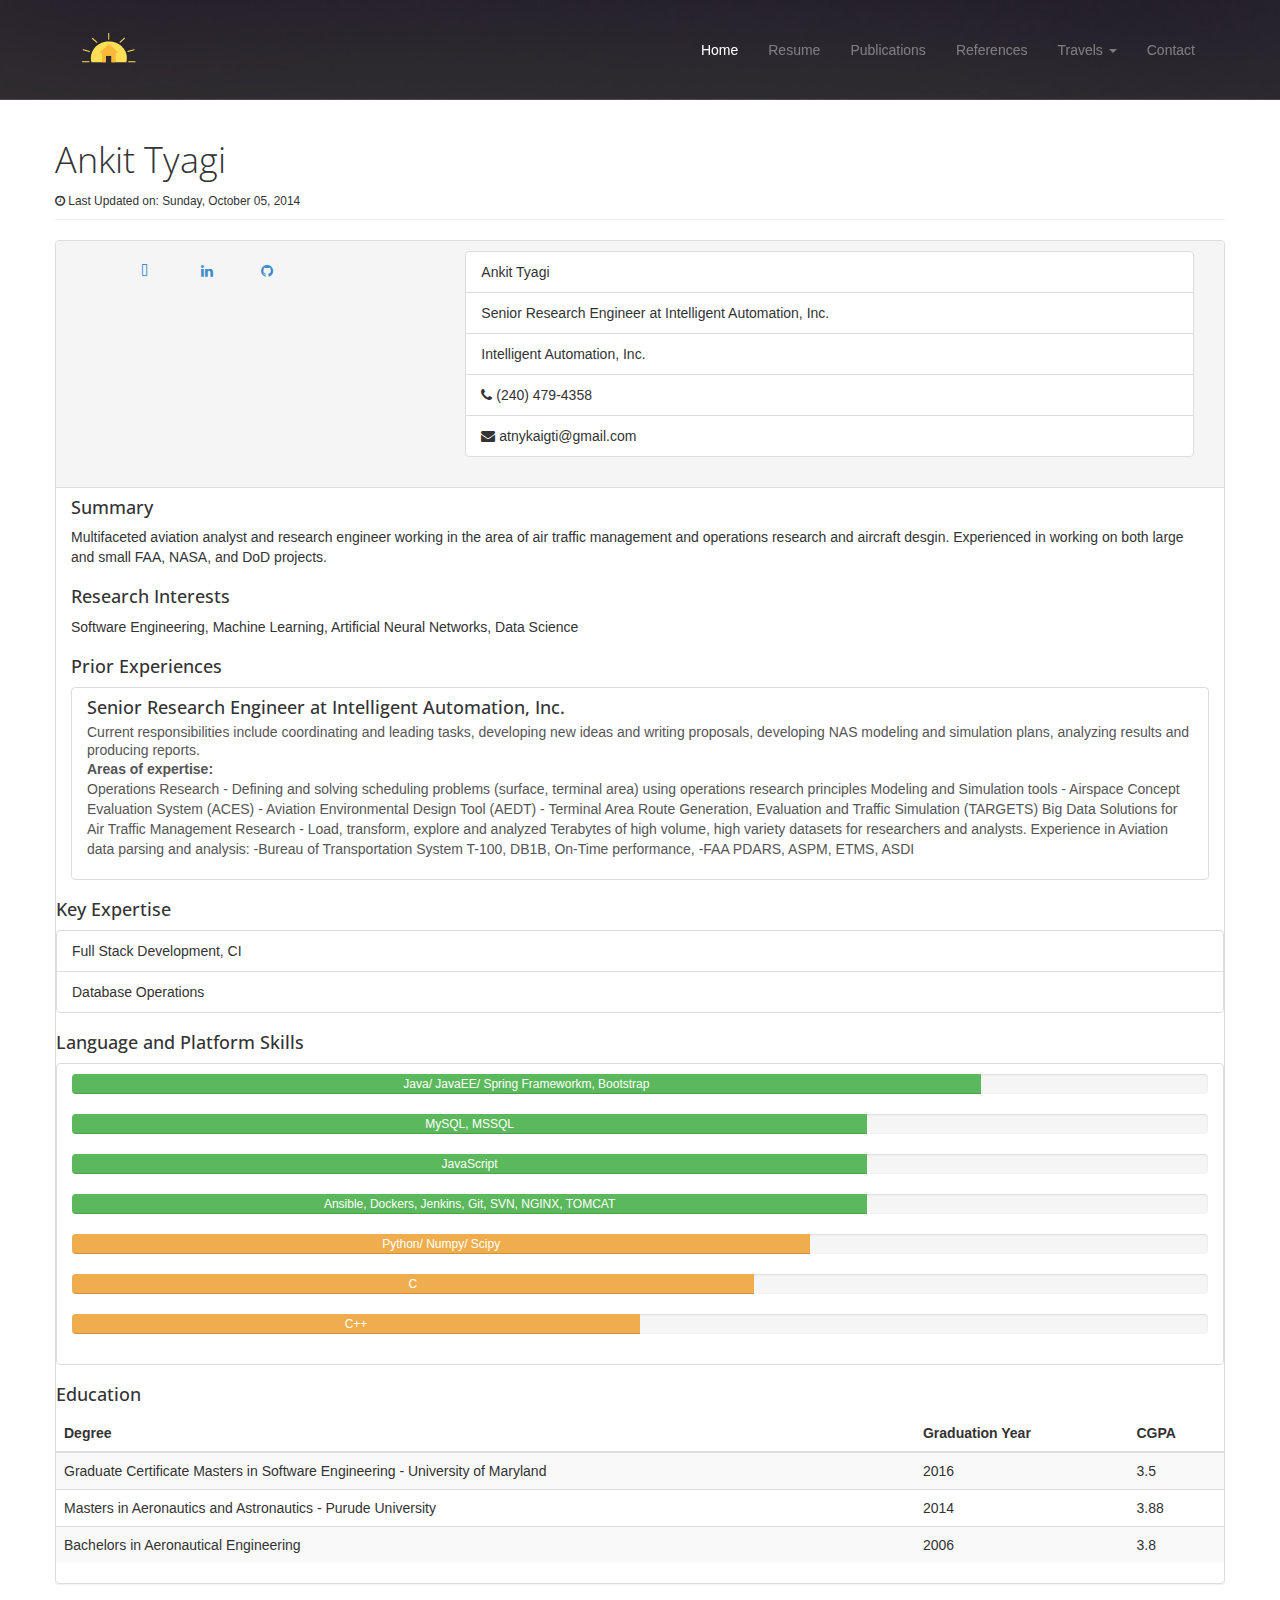
==== resume.html @ 5b9b002d "minor" ====
<!DOCTYPE html>
<html lang="en">
<head>
	<meta charset="utf-8">
	<meta name="viewport"    content="width=device-width, initial-scale=1.0">
	<meta name="description" content="">
	<meta name="author"      content="Sergey Pozhilov (GetTemplate.com)">

	<title>Resume</title>

	<link rel="shortcut icon" href="assets/images/gt_favicon.png">

	<link rel="stylesheet" media="screen" href="http://fonts.googleapis.com/css?family=Open+Sans:300,400,700">
	<link rel="stylesheet" href="assets/css/bootstrap.min.css">
	<link rel="stylesheet" href="assets/css/font-awesome.min.css">

	<!-- Custom styles for our template -->
	<link rel="stylesheet" href="assets/css/bootstrap-theme.css" media="screen" >
	<link rel="stylesheet" href="assets/css/main.css">

	<!-- HTML5 shim and Respond.js IE8 support of HTML5 elements and media queries -->
	<!--[if lt IE 9]>
	<script src="assets/js/html5shiv.js"></script>
	<script src="assets/js/respond.min.js"></script>
	<![endif]-->
</head>

<body class="home">
	<!-- Fixed navbar -->
	<div class="navbar navbar-inverse navbar-fixed-top headroom" >
		<div class="container">
			<div class="navbar-header">
				<!-- Button for smallest screens -->
				<button type="button" class="navbar-toggle" data-toggle="collapse" data-target=".navbar-collapse">
					<span class="icon-bar"></span>
					<span class="icon-bar"></span>
					<span class="icon-bar"></span>
				</button>
				<a class="navbar-brand" href="index.html">
					<img src="assets/images/logo.png" alt="Progressus HTML5 template"></a>
			</div>
			<div class="navbar-collapse collapse">
				<ul class="nav navbar-nav pull-right">
					<li class="active">
						<a href="index.html">Home</a>
					</li>
					<li>
						<a href="resume.html">Resume</a>
					</li>
					<li>
						<a href="about.html">Publications</a>
					</li>
					<li>
						<a href="about.html">References</a>
					</li>
					<li class="dropdown">
						<a href="#" class="dropdown-toggle" data-toggle="dropdown">
							Travels <b class="caret"></b>
						</a>
						<ul class="dropdown-menu">
							<li>
								<a href="sidebar-left.html">Left Sidebar</a>
							</li>
							<li class="active">
								<a href="sidebar-right.html">Right Sidebar</a>
							</li>
						</ul>
					</li>
					<li>
						<a href="contact.html">Contact</a>
					</li>
				</ul>
			</div>
			<!--/.nav-collapse -->
		</div>
	</div>
	<!-- /.navbar -->
	<header id="head" class="secondary"></header>

	<div class="container">
		<div class="row">
			<div class="resume">
				<header class="page-header">
					<h1 class="page-title">Ankit Tyagi</h1>
					<small> <i class="fa fa-clock-o"></i>
						Last Updated on:
						<time>Sunday, October 05, 2014</time>
					</small>
				</header>
				<div class="row">
					<div class="col-xs-12 col-sm-12 col-md-12 col-lg-12">
						<div class="panel panel-default">
							<div class="panel-heading resume-heading">
								<div class="row">
									<div class="col-lg-12">
										<div class="col-xs-12 col-sm-4">
											<figure>
												<img class="img-circle img-responsive" alt="" src="http://placehold.it/250x250">
											</figure>

											<div class="row">
												<div class="col-xs-12 social-btns">
														
													<div class="col-xs-3 col-md-1 col-lg-1 social-btn-holder">
														<a href="https://plus.google.com/109625961496363867534/posts" class="btn btn-social btn-block btn-google"> <i class="fa fa-google"></i>
														</a>
													</div>
													<div class="col-xs-3 col-md-1 col-lg-1 social-btn-holder">
														
													</div>

													
													<div class="col-xs-3 col-md-1 col-lg-1 social-btn-holder">
														<a href="https://www.linkedin.com/pub/ankit-tyagi/8/27b/84a" class="btn btn-social btn-block btn-linkedin">
															<i class="fa fa-linkedin"></i>
														</a>
													</div>

													<div class="col-xs-3 col-md-1 col-lg-1 social-btn-holder">
														
													</div>
							
													<div class="col-xs-3 col-md-1 col-lg-1 social-btn-holder">
														<a href="#" class="btn btn-social btn-block btn-github">
															<i class="fa fa-github"></i>
														</a>
													</div>													
												</div>
											</div>

										</div>

										<div class="col-xs-12 col-sm-8">
											<ul class="list-group">
												<li class="list-group-item">Ankit Tyagi</li>
												<li class="list-group-item">Senior Research Engineer at Intelligent Automation, Inc.</li>
												<li class="list-group-item">Intelligent Automation, Inc.</li>
												<li class="list-group-item">
													<i class="fa fa-phone"></i>
													(240) 479-4358
												</li>
												<li class="list-group-item">
													<i class="fa fa-envelope"></i>
													atnykaigti@gmail.com
												</li>
											</ul>
										</div>
									</div>
								</div>
							</div>
							<div class="col-lg-12">
								<h4>Summary</h4>
								<p>
									Multifaceted aviation analyst and research engineer working in the area of air traffic management and operations research and aircraft desgin. Experienced in working on both large and small FAA, NASA, and DoD projects.
								</p>								
							</div>
							<div class="col-lg-12">
								<h4>Research Interests</h4>
								<p>
									Software Engineering, Machine Learning, Artificial Neural Networks, Data Science
								</p>
							</div>

							<div class="col-lg-12">
								<h4>Prior Experiences</h4>
								<ul class="list-group">
									<a class="list-group-item inactive-link" href="#">
										<h4 class="list-group-item-heading">Senior Research Engineer at Intelligent Automation, Inc.</h4>
										<p class="list-group-item-text">
											Current responsibilities include coordinating and leading tasks, developing new ideas and writing proposals, developing NAS modeling and simulation plans, analyzing results and producing reports.

										</p>
										<p class="list-group-item-text">							
											<ul class="list-unstyled">
												<li><strong>Areas of expertise:</strong></li>

											Operations Research
											 - Defining and solving scheduling problems (surface, terminal area) using operations research principles

											Modeling and Simulation tools
											 - Airspace Concept Evaluation System (ACES) 
											 - Aviation Environmental Design Tool (AEDT)
											 - Terminal Area Route Generation, Evaluation and Traffic Simulation (TARGETS) 

											Big Data Solutions for Air Traffic Management Research
											 - Load, transform, explore and analyzed Terabytes of high volume, high variety datasets for researchers and analysts.

											Experience in Aviation data parsing and analysis:
											 -Bureau of Transportation System T-100, DB1B, On-Time performance, 
											 -FAA PDARS, ASPM, ETMS, ASDI

											</ul>
										</p>
									</a>
								</ul>
							</div>
							<div class="bs-callout bs-callout-danger">
								<h4>Key Expertise</h4>
								<ul class="list-group">
									<li class="list-group-item">Full Stack Development, CI</li>
									<li class="list-group-item">Database Operations</li>
								</ul>
							</div>
							<div class="bs-callout bs-callout-danger">
								<h4>Language and Platform Skills</h4>
								<ul class="list-group">
									<a class="list-group-item inactive-link" href="#">

										<div class="progress">
											<div data-placement="top" style="width: 80%;" 
              aria-valuemax="100" aria-valuemin="0" aria-valuenow="80" role="progressbar" class="progress-bar progress-bar-success">
												<span class="sr-only">80%</span>
												<span class="progress-type">Java/ JavaEE/ Spring Frameworkm, Bootstrap</span>
											</div>
										</div>
										<div class="progress">
											<div data-placement="top" style="width: 70%;" aria-valuemax="100" aria-valuemin="0" aria-valuenow="1" role="progressbar" class="progress-bar progress-bar-success">
												<span class="sr-only">90%</span>
												<span class="progress-type">MySQL, MSSQL</span>
											</div>
										</div>
										<div class="progress">
											<div data-placement="top" style="width: 70%;" aria-valuemax="100" aria-valuemin="0" aria-valuenow="1" role="progressbar" class="progress-bar progress-bar-success">
												<span class="sr-only">80%</span>
												<span class="progress-type">JavaScript</span>
											</div>
										</div>
										<div class="progress">
											<div data-placement="top" style="width: 70%;" aria-valuemax="100" aria-valuemin="0" aria-valuenow="1" role="progressbar" class="progress-bar progress-bar-success">
												<span class="sr-only">80%</span>
												<span class="progress-type">Ansible, Dockers, Jenkins, Git, SVN, NGINX, TOMCAT</span>
											</div>
										</div>
										<div class="progress">
											<div data-placement="top" style="width: 65%;" aria-valuemax="100" aria-valuemin="0" aria-valuenow="1" role="progressbar" class="progress-bar progress-bar-warning">
												<span class="sr-only">60%</span>
												<span class="progress-type">Python/ Numpy/ Scipy</span>
											</div>
										</div>
										<div class="progress">
											<div data-placement="top" style="width: 60%;" aria-valuemax="100" aria-valuemin="0" aria-valuenow="60" role="progressbar" class="progress-bar progress-bar-warning">
												<span class="sr-only">50%</span>
												<span class="progress-type">C</span>
											</div>
										</div>
										<div class="progress">
											<div data-placement="top" style="width: 50%;" aria-valuemax="100" aria-valuemin="0" aria-valuenow="50" role="progressbar" class="progress-bar progress-bar-warning">
												<span class="sr-only">50%</span>
												<span class="progress-type">C++</span>
											</div>
										</div>
									</a>
								</ul>
							</div>
							<div class="bs-callout bs-callout-danger">
								<h4>Education</h4>
								<table class="table table-striped table-responsive ">
									<thead>
										<tr>
											<th>Degree</th>
											<th>Graduation Year</th>
											<th>CGPA</th>
										</tr>
									</thead>
									<tbody>
										<tr>
											<td>Graduate Certificate Masters in Software Engineering - University of Maryland</td>
											<td>2016</td>
											<td>3.5</td>
										</tr>
										<tr>
											<td>Masters in Aeronautics and Astronautics - Purude University</td>
											<td>2014</td>
											<td>3.88</td>
										</tr>
										<tr>
											<td>Bachelors in Aeronautical Engineering</td>
											<td>2006</td>
											<td>3.8</td>
										</tr>
									</tbody>
								</table>
							</div>
						</div>

					</div>
				</div>
			</div>
		</div>
	</div>
	<!-- JavaScript libs are placed at the end of the document so the pages load faster -->
	<script src="http://ajax.googleapis.com/ajax/libs/jquery/1.10.2/jquery.min.js"></script>
	<script src="http://netdna.bootstrapcdn.com/bootstrap/3.0.0/js/bootstrap.min.js"></script>
	<script src="assets/js/headroom.min.js"></script>
	<script src="assets/js/jQuery.headroom.min.js"></script>
	<script src="assets/js/template.js"></script>
</body>
</html>
---- assets/css/main.css ----
/* Header */
#head { background:#181015 url( ../images/testBG.jpg) no-repeat; background-size: cover; min-height:520px; text-align: center; padding-top:240px; color:white; font-family:"Open sans", Helvetica, Arial; font-weight:300; }
#head.secondary { height:100px; min-height: 100px; padding-top:0px; }
	#head .lead { font-family:"Open sans", Helvetica, Arial; font-size:44px; margin-bottom:6px; color:black; line-height:1.15em; } 
	#head .tagline { color:rgba(255,255,255,0.75); margin-bottom:25px; }
		#head .tagline a { color:#fff; } 
	#head .btn { margin-bottom:10px;}
	#head .btn-default { text-shadow: none; background:transparent; color:rgba(255,255,255,.5); -webkit-box-shadow:inset 0px 0px 0px 3px rgba(255,255,255,.5); -moz-box-shadow:inset 0px 0px 0px 3px rgba(255,255,255,.5); box-shadow:inset 0px 0px 0px 3px rgba(255,255,255,.5); background: transparent; }
		#head .btn-default:hover,
		#head .btn-default:focus { color:rgba(255,255,255,.8); -webkit-box-shadow:inset 0px 0px 0px 3px rgba(255,255,255,.8); -moz-box-shadow:inset 0px 0px 0px 3px rgba(255,255,255,.8); box-shadow:inset 0px 0px 0px 3px rgba(255,255,255,.8); background: transparent; }
		#head .btn-default:active, 
		#head .btn-default.active { color:#fff; -webkit-box-shadow:inset 0px 0px 0px 3px #fff; -moz-box-shadow:inset 0px 0px 0px 3px #fff; box-shadow:inset 0px 0px 0px 3px #fff; background: transparent; }

@media (max-width: 767px) {
	#head { min-height:420px; padding-top:160px; }
	#head .lead { font-size: 34px; }
}


/* Autohide navbar */
.slideUp { top:-100px; }
.headroom { -webkit-transition: all 0.4s ease-out; -moz-transition: all 0.4s ease-out; -o-transition: all 0.4s ease-out; transition: all 0.4s ease-out; }


/* Highlights (in jumbotron in most cases) */
.highlight { margin-top:40px; }
	.h-caption { text-align: center; } 
	.h-caption i { display:block; font-size: 54px; color:#382526; margin-bottom:36px; }
	.h-caption h4 { color:#382526; font-size: 16px; font-weight: bold; margin-bottom:20px; }
	.h-body { }


/* Typography */
h1, h2, h3, h4, h5, h6 { font-family:"Open sans", Helvetica, Arial; }
h1, .h1, h2, .h2, h3, .h3 { margin-top:30px; } 
blockquote { font-style: italic; font-family: Georgia; color:#999; margin:30px 0 30px; }
label { color: #777; }
.thin { font-weight:300; }
.page-title { margin-top:20px; font-weight:300; }
.text-muted { color:#888; }
.breadcrumb { background:none; padding:0; margin:30px 0 0px 0; }
ul.list-spaces li{ margin-bottom:10px; }

/* Helpers */
.container-full { margin: 0 auto; width: 100%; }
.top-space { margin-top: 60px; }
.top-margin { margin-top:20px; }

img { max-width:100%; }
img.pull-right { margin-left: 10px; }
img.pull-left { margin-right: 10px; }
#map { width:100%; height:280px; }
#social { margin-top:50px; margin-bottom:50px; }
	#social .wrapper { width:340px; margin:0 auto; }

/* Main content block */
.maincontent { }

/* Sidebars */
.sidebar { padding-top:36px; padding-bottom:30px; }
	.sidebar .widget { margin-bottom:20px; }
	.sidebar h1, .sidebar .h1, .sidebar h2, .sidebar .h2, .sidebar h3, .sidebar .h3 { margin-top:20px; } 

/* Footer */
.footer1 { background: #232323; padding: 30px 0 0 0; font-size: 12px; color: #999; }
	.footer1 a { color: #ccc; }
		.footer1 a:hover {color: #fff; }
	.footer1 .widget { margin-bottom:30px; }		
	.footer1 .widget-title { font-size: 17px; font-weight: bold; color: #ccc; margin: 0 0 20px; }
	.footer1 .entry-meta { border-top: 1px solid #ccc; border-bottom: 1px solid #ccc; margin: 0 0 35px 0; padding: 2px 0; color: #888888; font-size: 12px; font-size: 0.75rem; }
		.footer1 .entry-meta a { color: #333333; }
		.footer1 .entry-meta .meta-in { border-top: 1px solid #ccc; border-bottom: 1px solid #ccc; padding: 10px 0; }
	.follow-me-icons { font-size:30px; }		
		.follow-me-icons i { float:left; margin:0 10px 0 0; }		

.footer2 { background: #191919; padding: 15px 0; color: #777; font-size: 12px; }
	.footer2 a { color: #aaa; }
		.footer2 a:hover { color: #fff; }
		.footer2 p { margin: 0; }

	.widget-simplenav { margin-left:-5px; }		
	.widget-simplenav a{ margin:0 5px; }
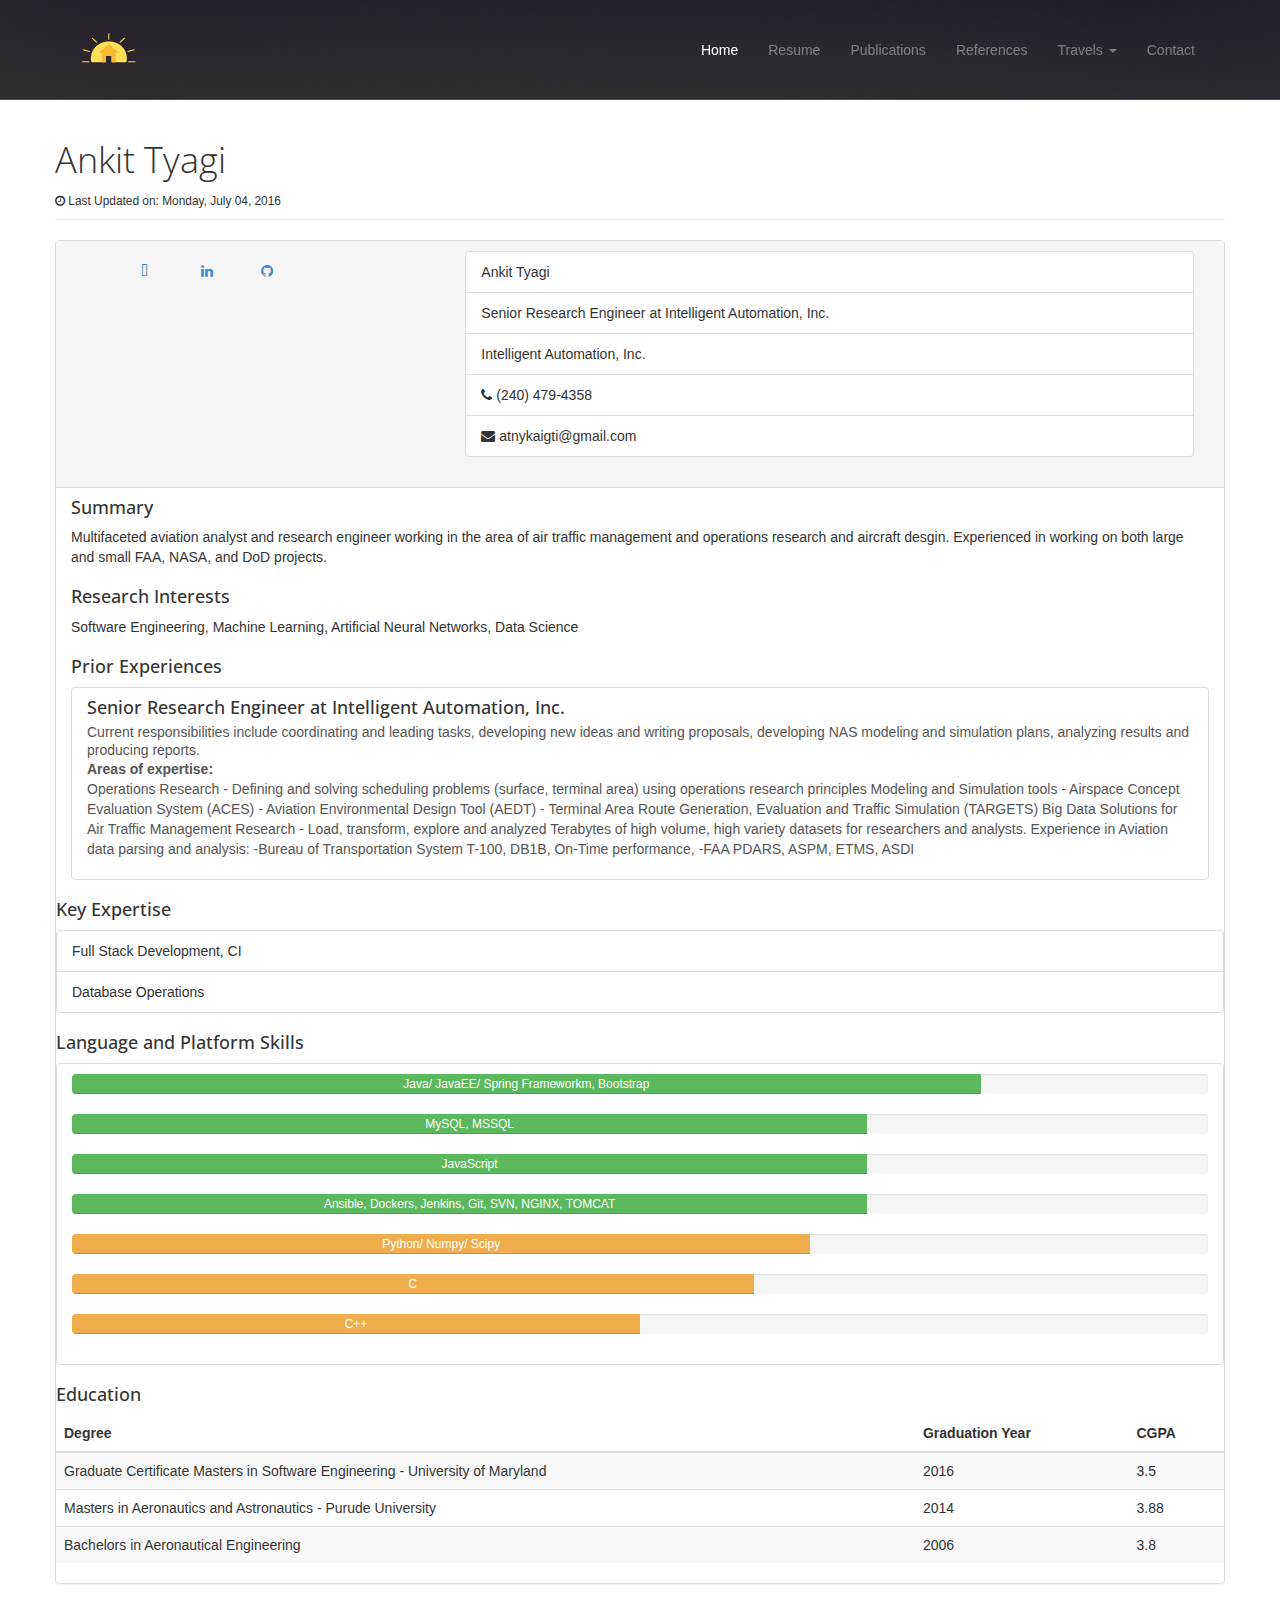
==== commit 16c47e4c: "minor" ====
--- a/resume.html
+++ b/resume.html
@@ -84,7 +84,7 @@
 					<h1 class="page-title">Ankit Tyagi</h1>
 					<small> <i class="fa fa-clock-o"></i>
 						Last Updated on:
-						<time>Sunday, October 05, 2014</time>
+						<time>Monday, July 04, 2016</time>
 					</small>
 				</header>
 				<div class="row">
@@ -95,7 +95,7 @@
 									<div class="col-lg-12">
 										<div class="col-xs-12 col-sm-4">
 											<figure>
-												<img class="img-circle img-responsive" alt="" src="http://placehold.it/250x250">
+												<img class="img-circle img-responsive" alt="" src="profilepic.jpg">
 											</figure>
 
 											<div class="row">
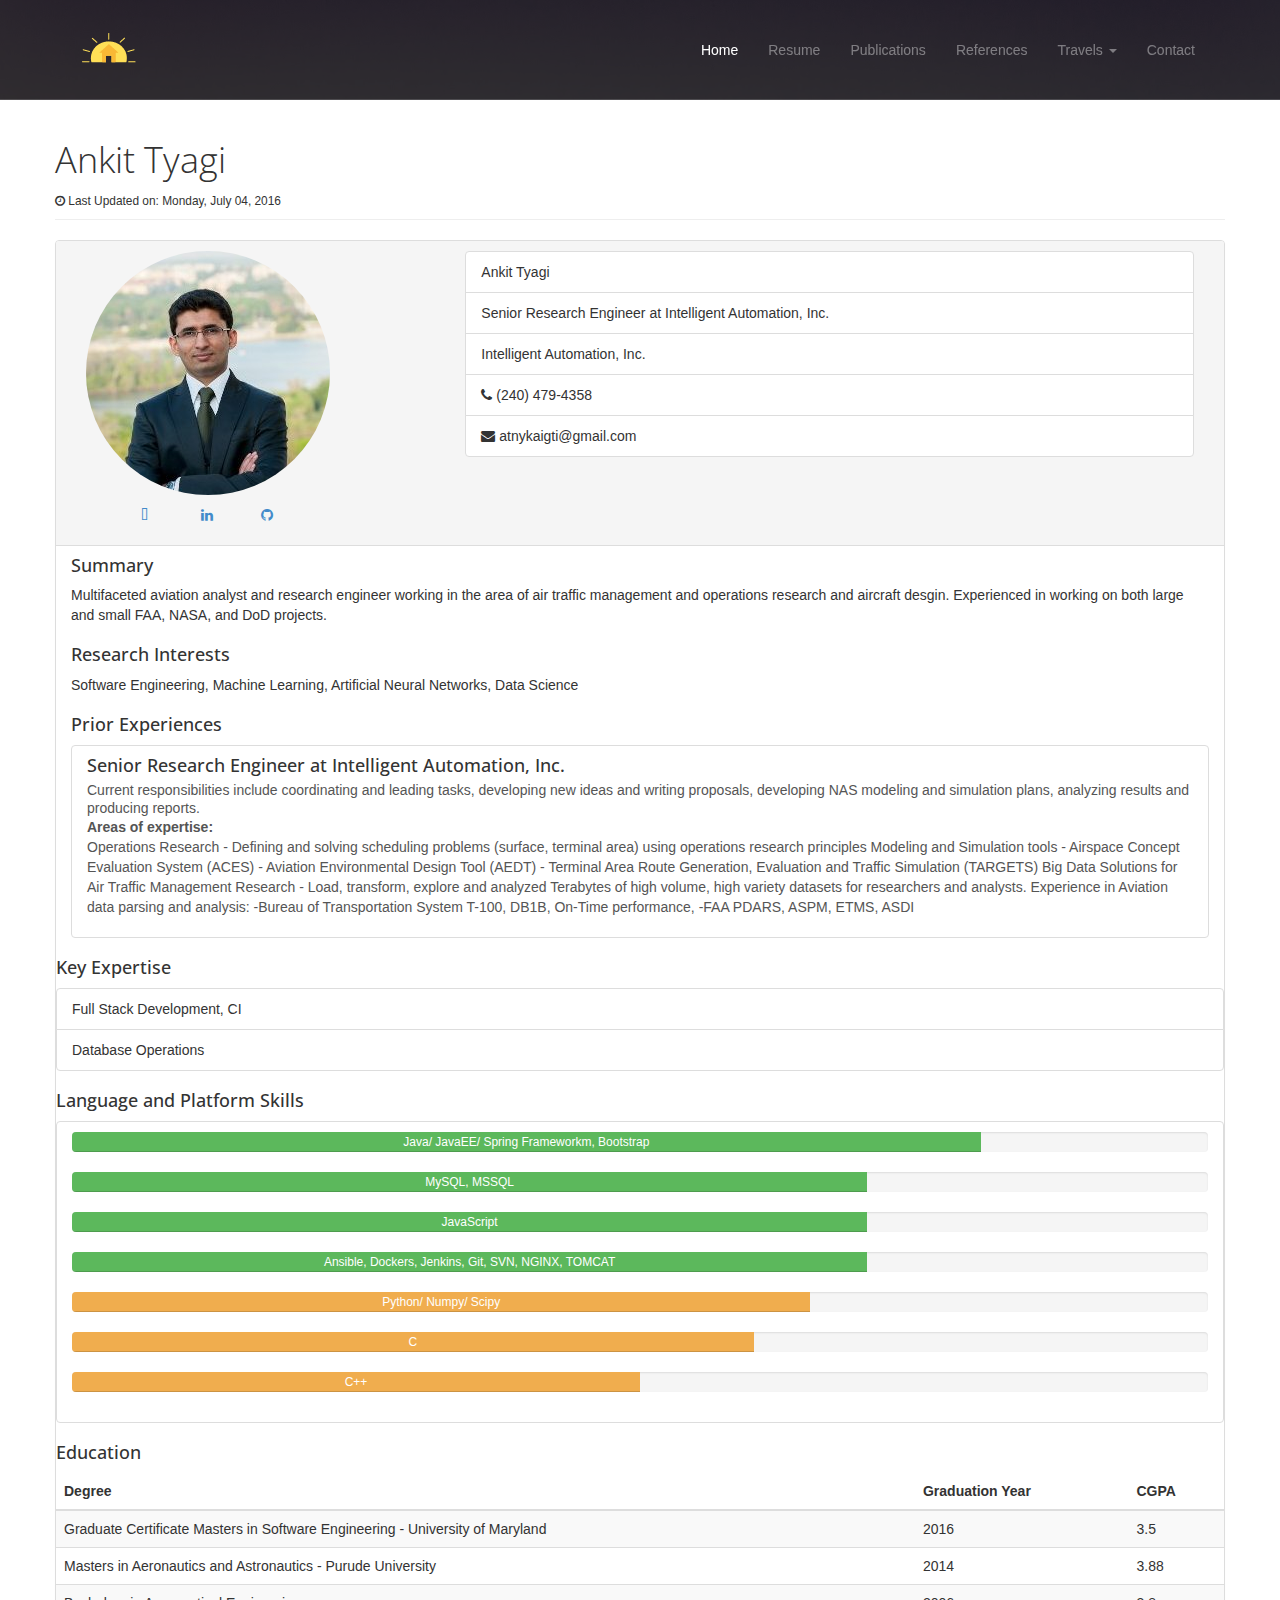
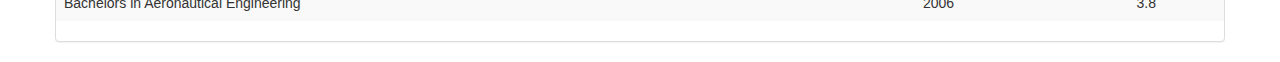
==== commit 67279ea7: "minor" ====
--- a/resume.html
+++ b/resume.html
@@ -95,7 +95,7 @@
 									<div class="col-lg-12">
 										<div class="col-xs-12 col-sm-4">
 											<figure>
-												<img class="img-circle img-responsive" alt="" src="profilepic.jpg">
+												<img class="img-circle img-responsive" alt="" src="assets/images/profilepic.jpg">
 											</figure>
 
 											<div class="row">
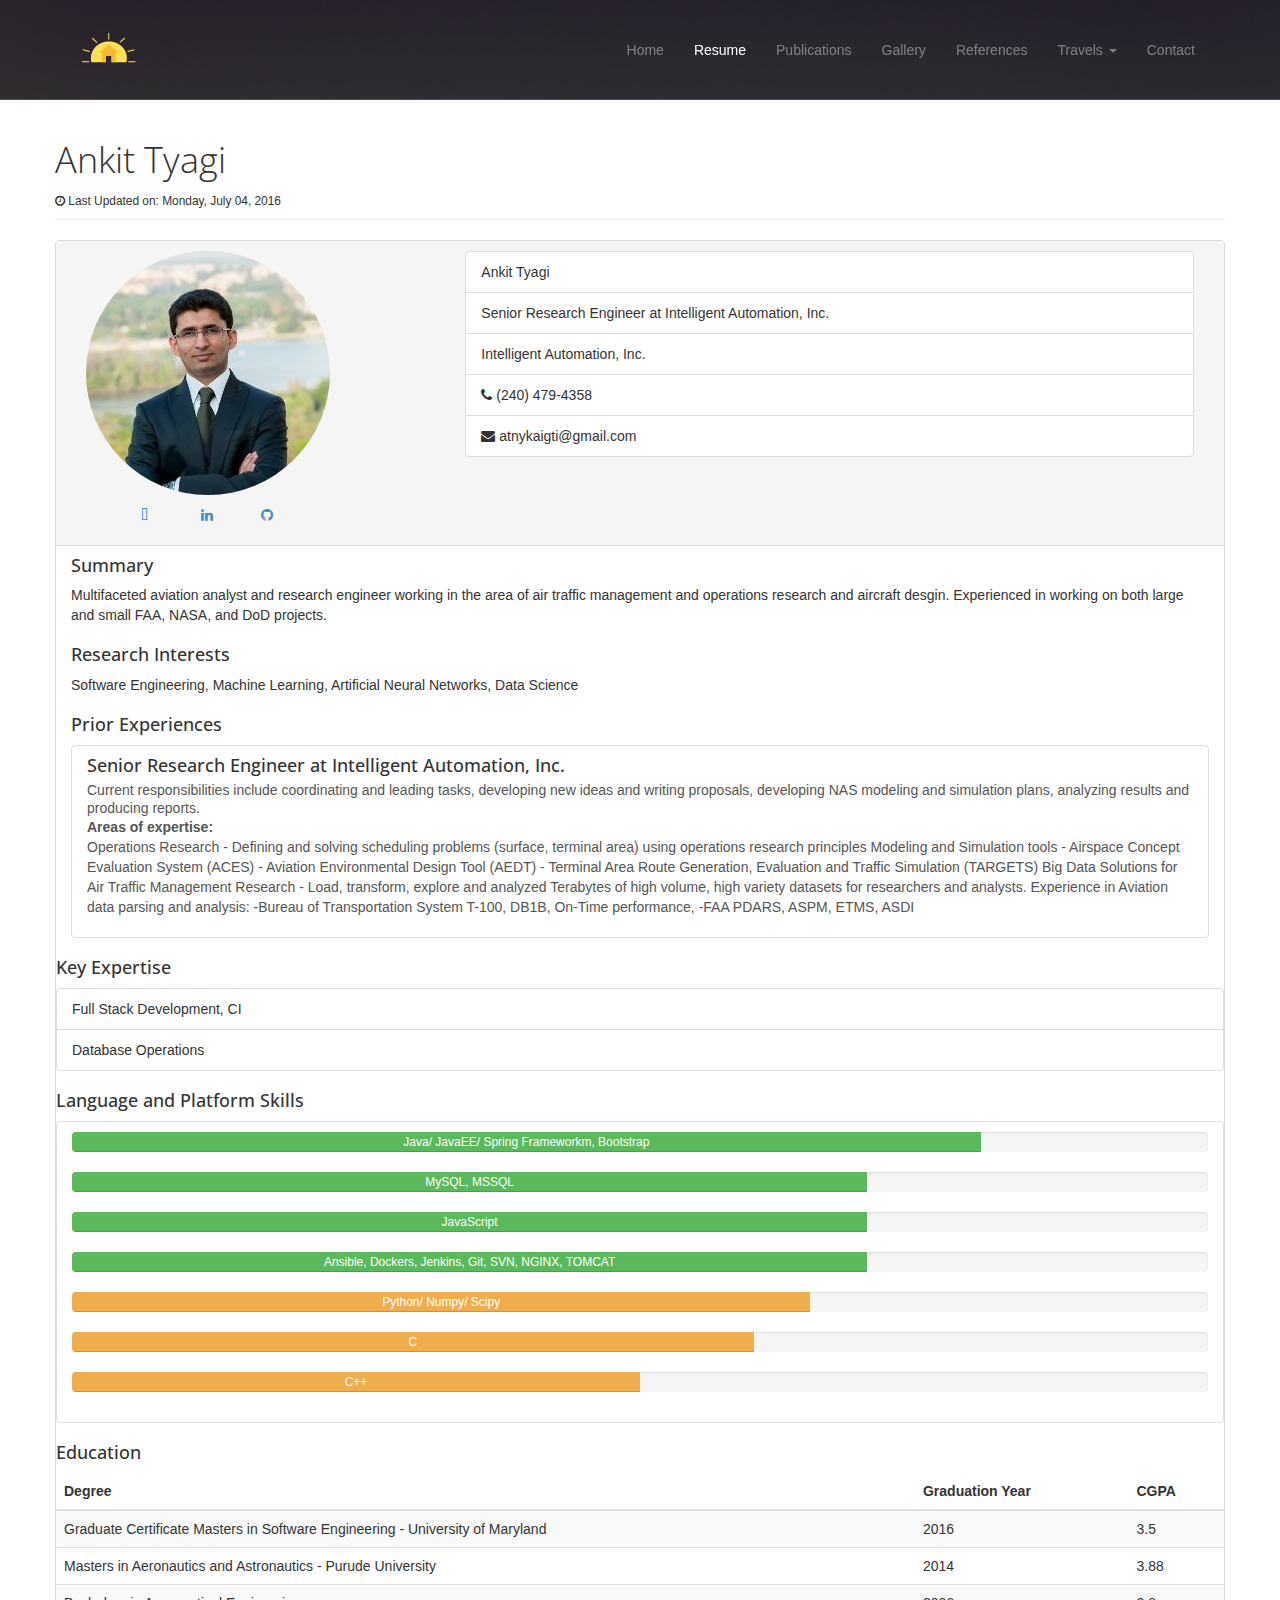
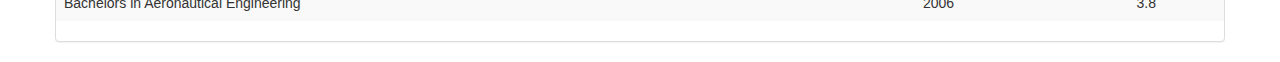
==== commit 60fe158b: "minor" ====
--- a/resume.html
+++ b/resume.html
@@ -5,11 +5,11 @@
 	<meta name="viewport"    content="width=device-width, initial-scale=1.0">
 	<meta name="description" content="">
 	<meta name="author"      content="Sergey Pozhilov (GetTemplate.com)">
-
-	<title>Resume</title>
+	
+	<title>Home</title>
 
 	<link rel="shortcut icon" href="assets/images/gt_favicon.png">
-
+	
 	<link rel="stylesheet" media="screen" href="http://fonts.googleapis.com/css?family=Open+Sans:300,400,700">
 	<link rel="stylesheet" href="assets/css/bootstrap.min.css">
 	<link rel="stylesheet" href="assets/css/font-awesome.min.css">
@@ -41,18 +41,11 @@
 			</div>
 			<div class="navbar-collapse collapse">
 				<ul class="nav navbar-nav pull-right">
-					<li class="active">
-						<a href="index.html">Home</a>
-					</li>
-					<li>
-						<a href="resume.html">Resume</a>
-					</li>
-					<li>
-						<a href="about.html">Publications</a>
-					</li>
-					<li>
-						<a href="about.html">References</a>
-					</li>
+					<li><a href="index.html">Home</a></li>
+					<li class="active"><a href="resume.html">Resume</a></li>
+					<li><a href="about.html">Publications</a></li>
+					<li><a href="gallery.html">Gallery</a></li>
+					<li><a href="about.html">References</a></li>
 					<li class="dropdown">
 						<a href="#" class="dropdown-toggle" data-toggle="dropdown">
 							Travels <b class="caret"></b>
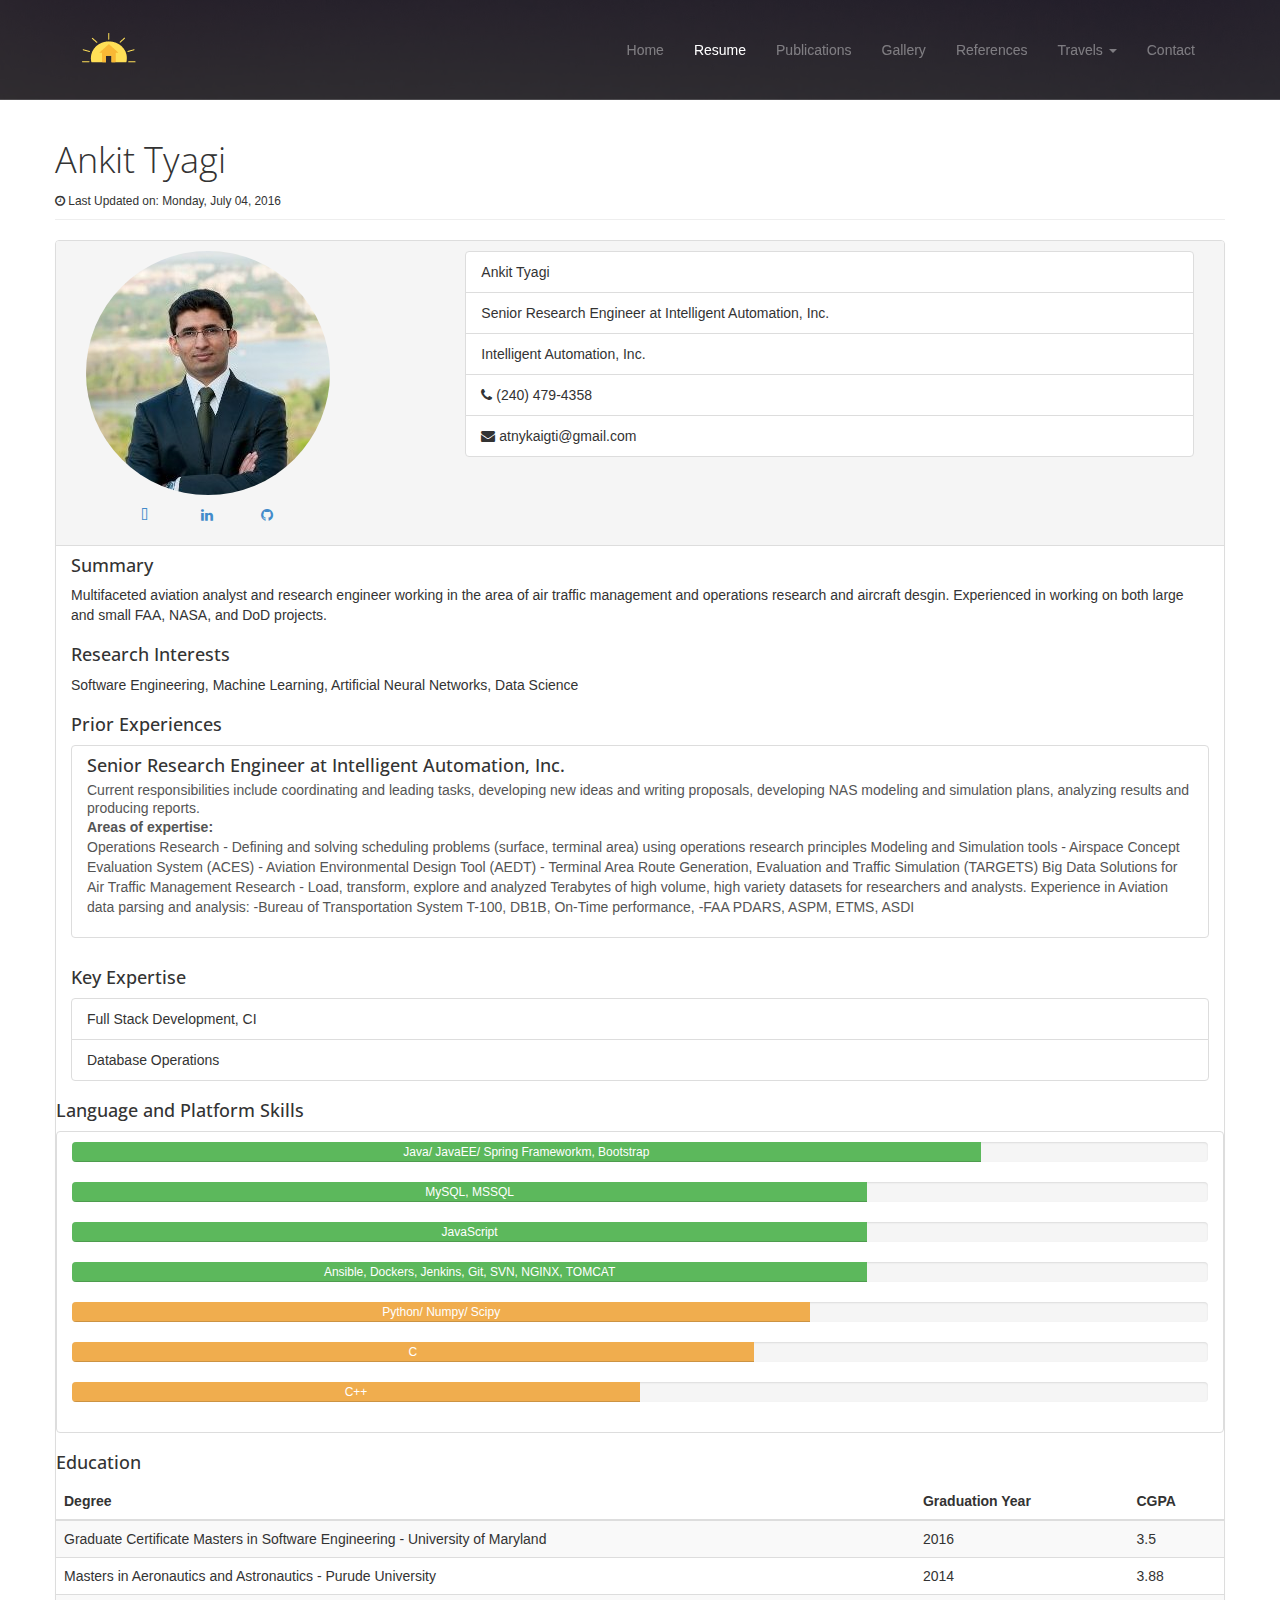
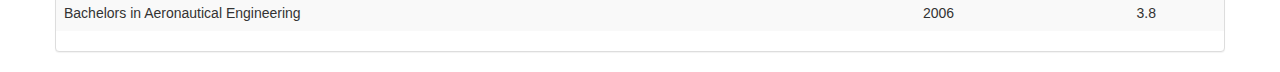
==== commit b8f3c8ce: "minor" ====
--- a/resume.html
+++ b/resume.html
@@ -1,291 +1,257 @@
 <!DOCTYPE html>
 <html lang="en">
+
 <head>
-	<meta charset="utf-8">
-	<meta name="viewport"    content="width=device-width, initial-scale=1.0">
-	<meta name="description" content="">
-	<meta name="author"      content="Sergey Pozhilov (GetTemplate.com)">
-	
-	<title>Home</title>
-
-	<link rel="shortcut icon" href="assets/images/gt_favicon.png">
-	
-	<link rel="stylesheet" media="screen" href="http://fonts.googleapis.com/css?family=Open+Sans:300,400,700">
-	<link rel="stylesheet" href="assets/css/bootstrap.min.css">
-	<link rel="stylesheet" href="assets/css/font-awesome.min.css">
-
-	<!-- Custom styles for our template -->
-	<link rel="stylesheet" href="assets/css/bootstrap-theme.css" media="screen" >
-	<link rel="stylesheet" href="assets/css/main.css">
-
-	<!-- HTML5 shim and Respond.js IE8 support of HTML5 elements and media queries -->
-	<!--[if lt IE 9]>
+    <meta charset="utf-8">
+    <meta name="viewport" content="width=device-width, initial-scale=1.0">
+    <meta name="description" content="">
+    <meta name="author" content="Sergey Pozhilov (GetTemplate.com)">
+    <title>Home</title>
+    <link rel="shortcut icon" href="assets/images/gt_favicon.png">
+    <link rel="stylesheet" media="screen" href="http://fonts.googleapis.com/css?family=Open+Sans:300,400,700">
+    <link rel="stylesheet" href="assets/css/bootstrap.min.css">
+    <link rel="stylesheet" href="assets/css/font-awesome.min.css">
+    <!-- Custom styles for our template -->
+    <link rel="stylesheet" href="assets/css/bootstrap-theme.css" media="screen">
+    <link rel="stylesheet" href="assets/css/main.css">
+    <!-- HTML5 shim and Respond.js IE8 support of HTML5 elements and media queries -->
+    <!--[if lt IE 9]>
 	<script src="assets/js/html5shiv.js"></script>
 	<script src="assets/js/respond.min.js"></script>
 	<![endif]-->
 </head>
 
 <body class="home">
-	<!-- Fixed navbar -->
-	<div class="navbar navbar-inverse navbar-fixed-top headroom" >
-		<div class="container">
-			<div class="navbar-header">
-				<!-- Button for smallest screens -->
-				<button type="button" class="navbar-toggle" data-toggle="collapse" data-target=".navbar-collapse">
-					<span class="icon-bar"></span>
-					<span class="icon-bar"></span>
-					<span class="icon-bar"></span>
-				</button>
-				<a class="navbar-brand" href="index.html">
-					<img src="assets/images/logo.png" alt="Progressus HTML5 template"></a>
-			</div>
-			<div class="navbar-collapse collapse">
-				<ul class="nav navbar-nav pull-right">
-					<li><a href="index.html">Home</a></li>
-					<li class="active"><a href="resume.html">Resume</a></li>
-					<li><a href="about.html">Publications</a></li>
-					<li><a href="gallery.html">Gallery</a></li>
-					<li><a href="about.html">References</a></li>
-					<li class="dropdown">
-						<a href="#" class="dropdown-toggle" data-toggle="dropdown">
+    <!-- Fixed navbar -->
+    <div class="navbar navbar-inverse navbar-fixed-top headroom">
+        <div class="container">
+            <div class="navbar-header">
+                <!-- Button for smallest screens -->
+                <button type="button" class="navbar-toggle" data-toggle="collapse" data-target=".navbar-collapse">
+                    <span class="icon-bar"></span>
+                    <span class="icon-bar"></span>
+                    <span class="icon-bar"></span>
+                </button>
+                <a class="navbar-brand" href="index.html">
+                    <img src="assets/images/logo.png" alt="Progressus HTML5 template"></a>
+            </div>
+            <div class="navbar-collapse collapse">
+                <ul class="nav navbar-nav pull-right">
+                    <li><a href="index.html">Home</a></li>
+                    <li class="active"><a href="resume.html">Resume</a></li>
+                    <li><a href="about.html">Publications</a></li>
+                    <li><a href="gallery.html">Gallery</a></li>
+                    <li><a href="about.html">References</a></li>
+                    <li class="dropdown">
+                        <a href="#" class="dropdown-toggle" data-toggle="dropdown">
 							Travels <b class="caret"></b>
 						</a>
-						<ul class="dropdown-menu">
-							<li>
-								<a href="sidebar-left.html">Left Sidebar</a>
-							</li>
-							<li class="active">
-								<a href="sidebar-right.html">Right Sidebar</a>
-							</li>
-						</ul>
-					</li>
-					<li>
-						<a href="contact.html">Contact</a>
-					</li>
-				</ul>
-			</div>
-			<!--/.nav-collapse -->
-		</div>
-	</div>
-	<!-- /.navbar -->
-	<header id="head" class="secondary"></header>
-
-	<div class="container">
-		<div class="row">
-			<div class="resume">
-				<header class="page-header">
-					<h1 class="page-title">Ankit Tyagi</h1>
-					<small> <i class="fa fa-clock-o"></i>
+                        <ul class="dropdown-menu">
+                            <li>
+                                <a href="sidebar-left.html">Left Sidebar</a>
+                            </li>
+                            <li class="active">
+                                <a href="sidebar-right.html">Right Sidebar</a>
+                            </li>
+                        </ul>
+                    </li>
+                    <li>
+                        <a href="contact.html">Contact</a>
+                    </li>
+                </ul>
+            </div>
+            <!--/.nav-collapse -->
+        </div>
+    </div>
+    <!-- /.navbar -->
+    <header id="head" class="secondary"></header>
+    <div class="container">
+        <div class="row">
+            <div class="resume">
+                <header class="page-header">
+                    <h1 class="page-title">Ankit Tyagi</h1>
+                    <small> <i class="fa fa-clock-o"></i>
 						Last Updated on:
 						<time>Monday, July 04, 2016</time>
 					</small>
-				</header>
-				<div class="row">
-					<div class="col-xs-12 col-sm-12 col-md-12 col-lg-12">
-						<div class="panel panel-default">
-							<div class="panel-heading resume-heading">
-								<div class="row">
-									<div class="col-lg-12">
-										<div class="col-xs-12 col-sm-4">
-											<figure>
-												<img class="img-circle img-responsive" alt="" src="assets/images/profilepic.jpg">
-											</figure>
+                </header>
+                <div class="row">
+                    <div class="col-xs-12 col-sm-12 col-md-12 col-lg-12">
+                        <div class="panel panel-default">
+                            <div class="panel-heading resume-heading">
+                                <div class="row">
+                                    <div class="col-lg-12">
+                                        <div class="col-xs-12 col-sm-4">
+                                            <figure>
+                                                <img class="img-circle img-responsive" alt="" src="assets/images/profilepic.jpg">
+                                            </figure>
+                                            <div class="row">
+                                                <div class="col-xs-12 social-btns">
+                                                    <div class="col-xs-3 col-md-1 col-lg-1 social-btn-holder">
+                                                        <a href="https://plus.google.com/109625961496363867534/posts" class="btn btn-social btn-block btn-google"> <i class="fa fa-google"></i>
+                                                        </a>
+                                                    </div>
+                                                    <div class="col-xs-3 col-md-1 col-lg-1 social-btn-holder">
+                                                    </div>
+                                                    <div class="col-xs-3 col-md-1 col-lg-1 social-btn-holder">
+                                                        <a href="https://www.linkedin.com/pub/ankit-tyagi/8/27b/84a" class="btn btn-social btn-block btn-linkedin">
+                                                            <i class="fa fa-linkedin"></i>
+                                                        </a>
+                                                    </div>
+                                                    <div class="col-xs-3 col-md-1 col-lg-1 social-btn-holder">
+                                                    </div>
+                                                    <div class="col-xs-3 col-md-1 col-lg-1 social-btn-holder">
+                                                        <a href="#" class="btn btn-social btn-block btn-github">
+                                                            <i class="fa fa-github"></i>
+                                                        </a>
+                                                    </div>
+                                                </div>
+                                            </div>
+                                        </div>
+                                        <div class="col-xs-12 col-sm-8">
+                                            <ul class="list-group">
+                                                <li class="list-group-item">Ankit Tyagi</li>
+                                                <li class="list-group-item">Senior Research Engineer at Intelligent Automation, Inc.</li>
+                                                <li class="list-group-item">Intelligent Automation, Inc.</li>
+                                                <li class="list-group-item">
+                                                    <i class="fa fa-phone"></i> (240) 479-4358
+                                                </li>
+                                                <li class="list-group-item">
+                                                    <i class="fa fa-envelope"></i> atnykaigti@gmail.com
+                                                </li>
+                                            </ul>
+                                        </div>
+                                    </div>
+                                </div>
+                            </div>
+                            <div class="col-lg-12">
+                                <h4>Summary</h4>
+                                <p>
+                                    Multifaceted aviation analyst and research engineer working in the area of air traffic management and operations research and aircraft desgin. Experienced in working on both large and small FAA, NASA, and DoD projects.
+                                </p>
+                            </div>
+                            <div class="col-lg-12">
+                                <h4>Research Interests</h4>
+                                <p>
+                                    Software Engineering, Machine Learning, Artificial Neural Networks, Data Science
+                                </p>
+                            </div>
+                            <div class="col-lg-12">
+                                <h4>Prior Experiences</h4>
+                                <ul class="list-group">
+                                    <a class="list-group-item inactive-link" href="#">
+                                        <h4 class="list-group-item-heading">Senior Research Engineer at Intelligent Automation, Inc.</h4>
+                                        <p class="list-group-item-text">
+                                            Current responsibilities include coordinating and leading tasks, developing new ideas and writing proposals, developing NAS modeling and simulation plans, analyzing results and producing reports.
+                                        </p>
+                                        <p class="list-group-item-text">
+                                            <ul class="list-unstyled">
+                                                <li><strong>Areas of expertise:</strong></li>
+                                                Operations Research - Defining and solving scheduling problems (surface, terminal area) using operations research principles Modeling and Simulation tools - Airspace Concept Evaluation System (ACES) - Aviation Environmental Design Tool (AEDT) - Terminal Area Route Generation, Evaluation and Traffic Simulation (TARGETS) Big Data Solutions for Air Traffic Management Research - Load, transform, explore and analyzed Terabytes of high volume, high variety datasets for researchers and analysts. Experience in Aviation data parsing and analysis: -Bureau of Transportation System T-100, DB1B, On-Time performance, -FAA PDARS, ASPM, ETMS, ASDI
+                                            </ul>
+                                        </p>
+                                    </a>
+                                </ul>
+                            </div>
+                            <div class="col-lg-12">
+                                <div class="bs-callout bs-callout-danger">
+                                    <h4>Key Expertise</h4>
+                                    <ul class="list-group">
+                                        <li class="list-group-item">Full Stack Development, CI</li>
+                                        <li class="list-group-item">Database Operations</li>
+                                    </ul>
+                                </div>
+                            </div>
+                            <div class="bs-callout bs-callout-danger">
+                                <h4>Language and Platform Skills</h4>
+                                <ul class="list-group">
+                                    <a class="list-group-item inactive-link" href="#">
+                                        <div class="progress">
+                                            <div data-placement="top" style="width: 80%;" aria-valuemax="100" aria-valuemin="0" aria-valuenow="80" role="progressbar" class="progress-bar progress-bar-success">
+                                                <span class="sr-only">80%</span>
+                                                <span class="progress-type">Java/ JavaEE/ Spring Frameworkm, Bootstrap</span>
+                                            </div>
+                                        </div>
+                                        <div class="progress">
+                                            <div data-placement="top" style="width: 70%;" aria-valuemax="100" aria-valuemin="0" aria-valuenow="1" role="progressbar" class="progress-bar progress-bar-success">
+                                                <span class="sr-only">90%</span>
+                                                <span class="progress-type">MySQL, MSSQL</span>
+                                            </div>
+                                        </div>
+                                        <div class="progress">
+                                            <div data-placement="top" style="width: 70%;" aria-valuemax="100" aria-valuemin="0" aria-valuenow="1" role="progressbar" class="progress-bar progress-bar-success">
+                                                <span class="sr-only">80%</span>
+                                                <span class="progress-type">JavaScript</span>
+                                            </div>
+                                        </div>
+                                        <div class="progress">
+                                            <div data-placement="top" style="width: 70%;" aria-valuemax="100" aria-valuemin="0" aria-valuenow="1" role="progressbar" class="progress-bar progress-bar-success">
+                                                <span class="sr-only">80%</span>
+                                                <span class="progress-type">Ansible, Dockers, Jenkins, Git, SVN, NGINX, TOMCAT</span>
+                                            </div>
+                                        </div>
+                                        <div class="progress">
+                                            <div data-placement="top" style="width: 65%;" aria-valuemax="100" aria-valuemin="0" aria-valuenow="1" role="progressbar" class="progress-bar progress-bar-warning">
+                                                <span class="sr-only">60%</span>
+                                                <span class="progress-type">Python/ Numpy/ Scipy</span>
+                                            </div>
+                                        </div>
+                                        <div class="progress">
+                                            <div data-placement="top" style="width: 60%;" aria-valuemax="100" aria-valuemin="0" aria-valuenow="60" role="progressbar" class="progress-bar progress-bar-warning">
+                                                <span class="sr-only">50%</span>
+                                                <span class="progress-type">C</span>
+                                            </div>
+                                        </div>
+                                        <div class="progress">
+                                            <div data-placement="top" style="width: 50%;" aria-valuemax="100" aria-valuemin="0" aria-valuenow="50" role="progressbar" class="progress-bar progress-bar-warning">
+                                                <span class="sr-only">50%</span>
+                                                <span class="progress-type">C++</span>
+                                            </div>
+                                        </div>
+                                    </a>
+                                </ul>
+                            </div>
+                            <div class="bs-callout bs-callout-danger">
+                                <h4>Education</h4>
+                                <table class="table table-striped table-responsive ">
+                                    <thead>
+                                        <tr>
+                                            <th>Degree</th>
+                                            <th>Graduation Year</th>
+                                            <th>CGPA</th>
+                                        </tr>
+                                    </thead>
+                                    <tbody>
+                                        <tr>
+                                            <td>Graduate Certificate Masters in Software Engineering - University of Maryland</td>
+                                            <td>2016</td>
+                                            <td>3.5</td>
+                                        </tr>
+                                        <tr>
+                                            <td>Masters in Aeronautics and Astronautics - Purude University</td>
+                                            <td>2014</td>
+                                            <td>3.88</td>
+                                        </tr>
+                                        <tr>
+                                            <td>Bachelors in Aeronautical Engineering</td>
+                                            <td>2006</td>
+                                            <td>3.8</td>
+                                        </tr>
+                                    </tbody>
+                                </table>
+                            </div>
+                        </div>
+                    </div>
+                </div>
+            </div>
+        </div>
+    </div>
+    <!-- JavaScript libs are placed at the end of the document so the pages load faster -->
+    <script src="http://ajax.googleapis.com/ajax/libs/jquery/1.10.2/jquery.min.js"></script>
+    <script src="http://netdna.bootstrapcdn.com/bootstrap/3.0.0/js/bootstrap.min.js"></script>
+    <script src="assets/js/headroom.min.js"></script>
+    <script src="assets/js/jQuery.headroom.min.js"></script>
+    <script src="assets/js/template.js"></script>
+</body>
 
-											<div class="row">
-												<div class="col-xs-12 social-btns">
-														
-													<div class="col-xs-3 col-md-1 col-lg-1 social-btn-holder">
-														<a href="https://plus.google.com/109625961496363867534/posts" class="btn btn-social btn-block btn-google"> <i class="fa fa-google"></i>
-														</a>
-													</div>
-													<div class="col-xs-3 col-md-1 col-lg-1 social-btn-holder">
-														
-													</div>
-
-													
-													<div class="col-xs-3 col-md-1 col-lg-1 social-btn-holder">
-														<a href="https://www.linkedin.com/pub/ankit-tyagi/8/27b/84a" class="btn btn-social btn-block btn-linkedin">
-															<i class="fa fa-linkedin"></i>
-														</a>
-													</div>
-
-													<div class="col-xs-3 col-md-1 col-lg-1 social-btn-holder">
-														
-													</div>
-							
-													<div class="col-xs-3 col-md-1 col-lg-1 social-btn-holder">
-														<a href="#" class="btn btn-social btn-block btn-github">
-															<i class="fa fa-github"></i>
-														</a>
-													</div>													
-												</div>
-											</div>
-
-										</div>
-
-										<div class="col-xs-12 col-sm-8">
-											<ul class="list-group">
-												<li class="list-group-item">Ankit Tyagi</li>
-												<li class="list-group-item">Senior Research Engineer at Intelligent Automation, Inc.</li>
-												<li class="list-group-item">Intelligent Automation, Inc.</li>
-												<li class="list-group-item">
-													<i class="fa fa-phone"></i>
-													(240) 479-4358
-												</li>
-												<li class="list-group-item">
-													<i class="fa fa-envelope"></i>
-													atnykaigti@gmail.com
-												</li>
-											</ul>
-										</div>
-									</div>
-								</div>
-							</div>
-							<div class="col-lg-12">
-								<h4>Summary</h4>
-								<p>
-									Multifaceted aviation analyst and research engineer working in the area of air traffic management and operations research and aircraft desgin. Experienced in working on both large and small FAA, NASA, and DoD projects.
-								</p>								
-							</div>
-							<div class="col-lg-12">
-								<h4>Research Interests</h4>
-								<p>
-									Software Engineering, Machine Learning, Artificial Neural Networks, Data Science
-								</p>
-							</div>
-
-							<div class="col-lg-12">
-								<h4>Prior Experiences</h4>
-								<ul class="list-group">
-									<a class="list-group-item inactive-link" href="#">
-										<h4 class="list-group-item-heading">Senior Research Engineer at Intelligent Automation, Inc.</h4>
-										<p class="list-group-item-text">
-											Current responsibilities include coordinating and leading tasks, developing new ideas and writing proposals, developing NAS modeling and simulation plans, analyzing results and producing reports.
-
-										</p>
-										<p class="list-group-item-text">							
-											<ul class="list-unstyled">
-												<li><strong>Areas of expertise:</strong></li>
-
-											Operations Research
-											 - Defining and solving scheduling problems (surface, terminal area) using operations research principles
-
-											Modeling and Simulation tools
-											 - Airspace Concept Evaluation System (ACES) 
-											 - Aviation Environmental Design Tool (AEDT)
-											 - Terminal Area Route Generation, Evaluation and Traffic Simulation (TARGETS) 
-
-											Big Data Solutions for Air Traffic Management Research
-											 - Load, transform, explore and analyzed Terabytes of high volume, high variety datasets for researchers and analysts.
-
-											Experience in Aviation data parsing and analysis:
-											 -Bureau of Transportation System T-100, DB1B, On-Time performance, 
-											 -FAA PDARS, ASPM, ETMS, ASDI
-
-											</ul>
-										</p>
-									</a>
-								</ul>
-							</div>
-							<div class="bs-callout bs-callout-danger">
-								<h4>Key Expertise</h4>
-								<ul class="list-group">
-									<li class="list-group-item">Full Stack Development, CI</li>
-									<li class="list-group-item">Database Operations</li>
-								</ul>
-							</div>
-							<div class="bs-callout bs-callout-danger">
-								<h4>Language and Platform Skills</h4>
-								<ul class="list-group">
-									<a class="list-group-item inactive-link" href="#">
-
-										<div class="progress">
-											<div data-placement="top" style="width: 80%;" 
-              aria-valuemax="100" aria-valuemin="0" aria-valuenow="80" role="progressbar" class="progress-bar progress-bar-success">
-												<span class="sr-only">80%</span>
-												<span class="progress-type">Java/ JavaEE/ Spring Frameworkm, Bootstrap</span>
-											</div>
-										</div>
-										<div class="progress">
-											<div data-placement="top" style="width: 70%;" aria-valuemax="100" aria-valuemin="0" aria-valuenow="1" role="progressbar" class="progress-bar progress-bar-success">
-												<span class="sr-only">90%</span>
-												<span class="progress-type">MySQL, MSSQL</span>
-											</div>
-										</div>
-										<div class="progress">
-											<div data-placement="top" style="width: 70%;" aria-valuemax="100" aria-valuemin="0" aria-valuenow="1" role="progressbar" class="progress-bar progress-bar-success">
-												<span class="sr-only">80%</span>
-												<span class="progress-type">JavaScript</span>
-											</div>
-										</div>
-										<div class="progress">
-											<div data-placement="top" style="width: 70%;" aria-valuemax="100" aria-valuemin="0" aria-valuenow="1" role="progressbar" class="progress-bar progress-bar-success">
-												<span class="sr-only">80%</span>
-												<span class="progress-type">Ansible, Dockers, Jenkins, Git, SVN, NGINX, TOMCAT</span>
-											</div>
-										</div>
-										<div class="progress">
-											<div data-placement="top" style="width: 65%;" aria-valuemax="100" aria-valuemin="0" aria-valuenow="1" role="progressbar" class="progress-bar progress-bar-warning">
-												<span class="sr-only">60%</span>
-												<span class="progress-type">Python/ Numpy/ Scipy</span>
-											</div>
-										</div>
-										<div class="progress">
-											<div data-placement="top" style="width: 60%;" aria-valuemax="100" aria-valuemin="0" aria-valuenow="60" role="progressbar" class="progress-bar progress-bar-warning">
-												<span class="sr-only">50%</span>
-												<span class="progress-type">C</span>
-											</div>
-										</div>
-										<div class="progress">
-											<div data-placement="top" style="width: 50%;" aria-valuemax="100" aria-valuemin="0" aria-valuenow="50" role="progressbar" class="progress-bar progress-bar-warning">
-												<span class="sr-only">50%</span>
-												<span class="progress-type">C++</span>
-											</div>
-										</div>
-									</a>
-								</ul>
-							</div>
-							<div class="bs-callout bs-callout-danger">
-								<h4>Education</h4>
-								<table class="table table-striped table-responsive ">
-									<thead>
-										<tr>
-											<th>Degree</th>
-											<th>Graduation Year</th>
-											<th>CGPA</th>
-										</tr>
-									</thead>
-									<tbody>
-										<tr>
-											<td>Graduate Certificate Masters in Software Engineering - University of Maryland</td>
-											<td>2016</td>
-											<td>3.5</td>
-										</tr>
-										<tr>
-											<td>Masters in Aeronautics and Astronautics - Purude University</td>
-											<td>2014</td>
-											<td>3.88</td>
-										</tr>
-										<tr>
-											<td>Bachelors in Aeronautical Engineering</td>
-											<td>2006</td>
-											<td>3.8</td>
-										</tr>
-									</tbody>
-								</table>
-							</div>
-						</div>
-
-					</div>
-				</div>
-			</div>
-		</div>
-	</div>
-	<!-- JavaScript libs are placed at the end of the document so the pages load faster -->
-	<script src="http://ajax.googleapis.com/ajax/libs/jquery/1.10.2/jquery.min.js"></script>
-	<script src="http://netdna.bootstrapcdn.com/bootstrap/3.0.0/js/bootstrap.min.js"></script>
-	<script src="assets/js/headroom.min.js"></script>
-	<script src="assets/js/jQuery.headroom.min.js"></script>
-	<script src="assets/js/template.js"></script>
-</body>
-</html>+</html>
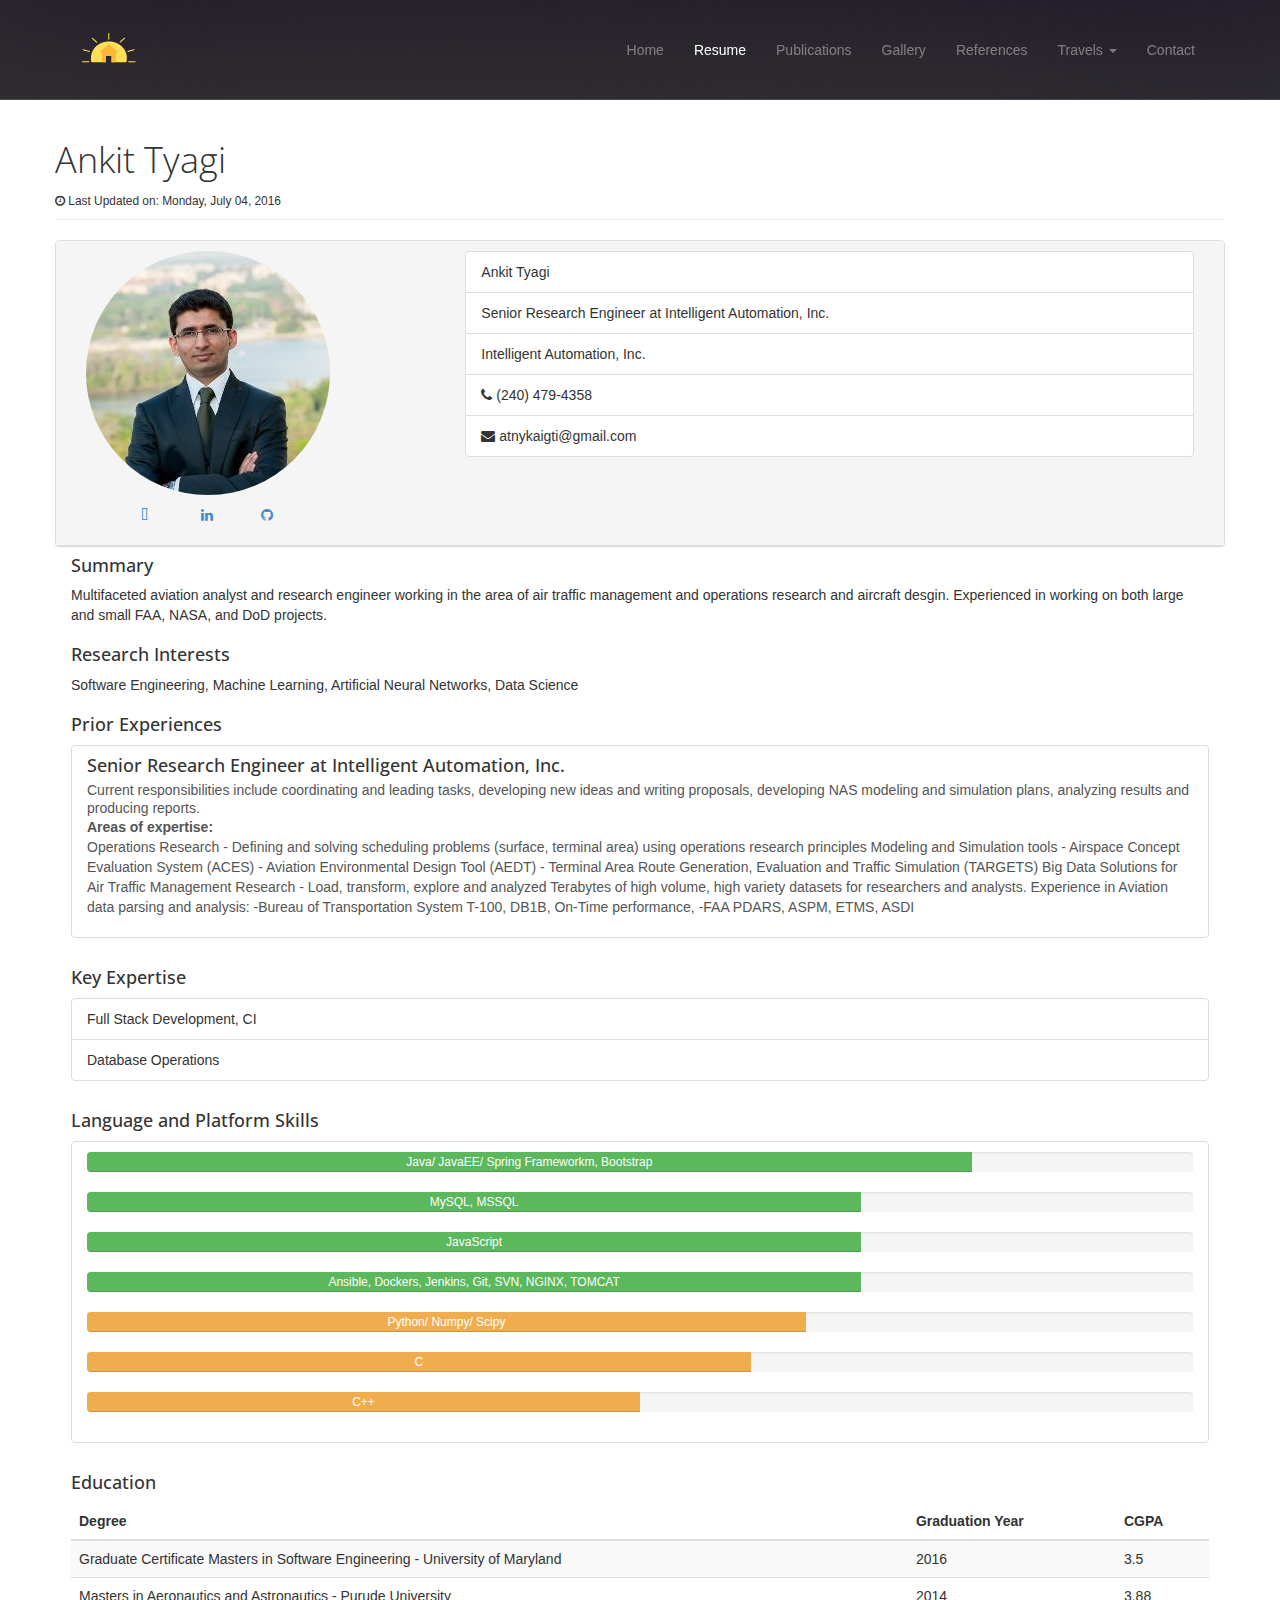
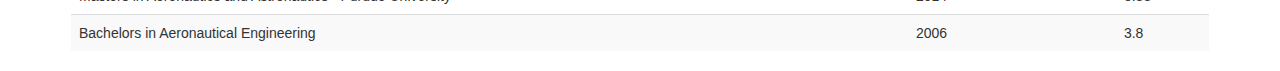
==== commit 0a49bf68: "minor" ====
--- a/resume.html
+++ b/resume.html
@@ -162,83 +162,87 @@
                                     </ul>
                                 </div>
                             </div>
-                            <div class="bs-callout bs-callout-danger">
-                                <h4>Language and Platform Skills</h4>
-                                <ul class="list-group">
-                                    <a class="list-group-item inactive-link" href="#">
-                                        <div class="progress">
-                                            <div data-placement="top" style="width: 80%;" aria-valuemax="100" aria-valuemin="0" aria-valuenow="80" role="progressbar" class="progress-bar progress-bar-success">
-                                                <span class="sr-only">80%</span>
-                                                <span class="progress-type">Java/ JavaEE/ Spring Frameworkm, Bootstrap</span>
-                                            </div>
-                                        </div>
-                                        <div class="progress">
-                                            <div data-placement="top" style="width: 70%;" aria-valuemax="100" aria-valuemin="0" aria-valuenow="1" role="progressbar" class="progress-bar progress-bar-success">
-                                                <span class="sr-only">90%</span>
-                                                <span class="progress-type">MySQL, MSSQL</span>
-                                            </div>
-                                        </div>
-                                        <div class="progress">
-                                            <div data-placement="top" style="width: 70%;" aria-valuemax="100" aria-valuemin="0" aria-valuenow="1" role="progressbar" class="progress-bar progress-bar-success">
-                                                <span class="sr-only">80%</span>
-                                                <span class="progress-type">JavaScript</span>
-                                            </div>
-                                        </div>
-                                        <div class="progress">
-                                            <div data-placement="top" style="width: 70%;" aria-valuemax="100" aria-valuemin="0" aria-valuenow="1" role="progressbar" class="progress-bar progress-bar-success">
-                                                <span class="sr-only">80%</span>
-                                                <span class="progress-type">Ansible, Dockers, Jenkins, Git, SVN, NGINX, TOMCAT</span>
-                                            </div>
-                                        </div>
-                                        <div class="progress">
-                                            <div data-placement="top" style="width: 65%;" aria-valuemax="100" aria-valuemin="0" aria-valuenow="1" role="progressbar" class="progress-bar progress-bar-warning">
-                                                <span class="sr-only">60%</span>
-                                                <span class="progress-type">Python/ Numpy/ Scipy</span>
-                                            </div>
-                                        </div>
-                                        <div class="progress">
-                                            <div data-placement="top" style="width: 60%;" aria-valuemax="100" aria-valuemin="0" aria-valuenow="60" role="progressbar" class="progress-bar progress-bar-warning">
-                                                <span class="sr-only">50%</span>
-                                                <span class="progress-type">C</span>
-                                            </div>
-                                        </div>
-                                        <div class="progress">
-                                            <div data-placement="top" style="width: 50%;" aria-valuemax="100" aria-valuemin="0" aria-valuenow="50" role="progressbar" class="progress-bar progress-bar-warning">
-                                                <span class="sr-only">50%</span>
-                                                <span class="progress-type">C++</span>
-                                            </div>
-                                        </div>
-                                    </a>
-                                </ul>
-                            </div>
-                            <div class="bs-callout bs-callout-danger">
-                                <h4>Education</h4>
-                                <table class="table table-striped table-responsive ">
-                                    <thead>
-                                        <tr>
-                                            <th>Degree</th>
-                                            <th>Graduation Year</th>
-                                            <th>CGPA</th>
-                                        </tr>
-                                    </thead>
-                                    <tbody>
-                                        <tr>
-                                            <td>Graduate Certificate Masters in Software Engineering - University of Maryland</td>
-                                            <td>2016</td>
-                                            <td>3.5</td>
-                                        </tr>
-                                        <tr>
-                                            <td>Masters in Aeronautics and Astronautics - Purude University</td>
-                                            <td>2014</td>
-                                            <td>3.88</td>
-                                        </tr>
-                                        <tr>
-                                            <td>Bachelors in Aeronautical Engineering</td>
-                                            <td>2006</td>
-                                            <td>3.8</td>
-                                        </tr>
-                                    </tbody>
-                                </table>
+                            <div class="col-lg-12">
+                                <div class="bs-callout bs-callout-danger">
+                                    <h4>Language and Platform Skills</h4>
+                                    <ul class="list-group">
+                                        <a class="list-group-item inactive-link" href="#">
+                                            <div class="progress">
+                                                <div data-placement="top" style="width: 80%;" aria-valuemax="100" aria-valuemin="0" aria-valuenow="80" role="progressbar" class="progress-bar progress-bar-success">
+                                                    <span class="sr-only">80%</span>
+                                                    <span class="progress-type">Java/ JavaEE/ Spring Frameworkm, Bootstrap</span>
+                                                </div>
+                                            </div>
+                                            <div class="progress">
+                                                <div data-placement="top" style="width: 70%;" aria-valuemax="100" aria-valuemin="0" aria-valuenow="1" role="progressbar" class="progress-bar progress-bar-success">
+                                                    <span class="sr-only">90%</span>
+                                                    <span class="progress-type">MySQL, MSSQL</span>
+                                                </div>
+                                            </div>
+                                            <div class="progress">
+                                                <div data-placement="top" style="width: 70%;" aria-valuemax="100" aria-valuemin="0" aria-valuenow="1" role="progressbar" class="progress-bar progress-bar-success">
+                                                    <span class="sr-only">80%</span>
+                                                    <span class="progress-type">JavaScript</span>
+                                                </div>
+                                            </div>
+                                            <div class="progress">
+                                                <div data-placement="top" style="width: 70%;" aria-valuemax="100" aria-valuemin="0" aria-valuenow="1" role="progressbar" class="progress-bar progress-bar-success">
+                                                    <span class="sr-only">80%</span>
+                                                    <span class="progress-type">Ansible, Dockers, Jenkins, Git, SVN, NGINX, TOMCAT</span>
+                                                </div>
+                                            </div>
+                                            <div class="progress">
+                                                <div data-placement="top" style="width: 65%;" aria-valuemax="100" aria-valuemin="0" aria-valuenow="1" role="progressbar" class="progress-bar progress-bar-warning">
+                                                    <span class="sr-only">60%</span>
+                                                    <span class="progress-type">Python/ Numpy/ Scipy</span>
+                                                </div>
+                                            </div>
+                                            <div class="progress">
+                                                <div data-placement="top" style="width: 60%;" aria-valuemax="100" aria-valuemin="0" aria-valuenow="60" role="progressbar" class="progress-bar progress-bar-warning">
+                                                    <span class="sr-only">50%</span>
+                                                    <span class="progress-type">C</span>
+                                                </div>
+                                            </div>
+                                            <div class="progress">
+                                                <div data-placement="top" style="width: 50%;" aria-valuemax="100" aria-valuemin="0" aria-valuenow="50" role="progressbar" class="progress-bar progress-bar-warning">
+                                                    <span class="sr-only">50%</span>
+                                                    <span class="progress-type">C++</span>
+                                                </div>
+                                            </div>
+                                        </a>
+                                    </ul>
+                                </div>
+                            </div>
+                            <div class="col-lg-12">
+                                <div class="bs-callout bs-callout-danger">
+                                    <h4>Education</h4>
+                                    <table class="table table-striped table-responsive ">
+                                        <thead>
+                                            <tr>
+                                                <th>Degree</th>
+                                                <th>Graduation Year</th>
+                                                <th>CGPA</th>
+                                            </tr>
+                                        </thead>
+                                        <tbody>
+                                            <tr>
+                                                <td>Graduate Certificate Masters in Software Engineering - University of Maryland</td>
+                                                <td>2016</td>
+                                                <td>3.5</td>
+                                            </tr>
+                                            <tr>
+                                                <td>Masters in Aeronautics and Astronautics - Purude University</td>
+                                                <td>2014</td>
+                                                <td>3.88</td>
+                                            </tr>
+                                            <tr>
+                                                <td>Bachelors in Aeronautical Engineering</td>
+                                                <td>2006</td>
+                                                <td>3.8</td>
+                                            </tr>
+                                        </tbody>
+                                    </table>
+                                </div>
                             </div>
                         </div>
                     </div>
